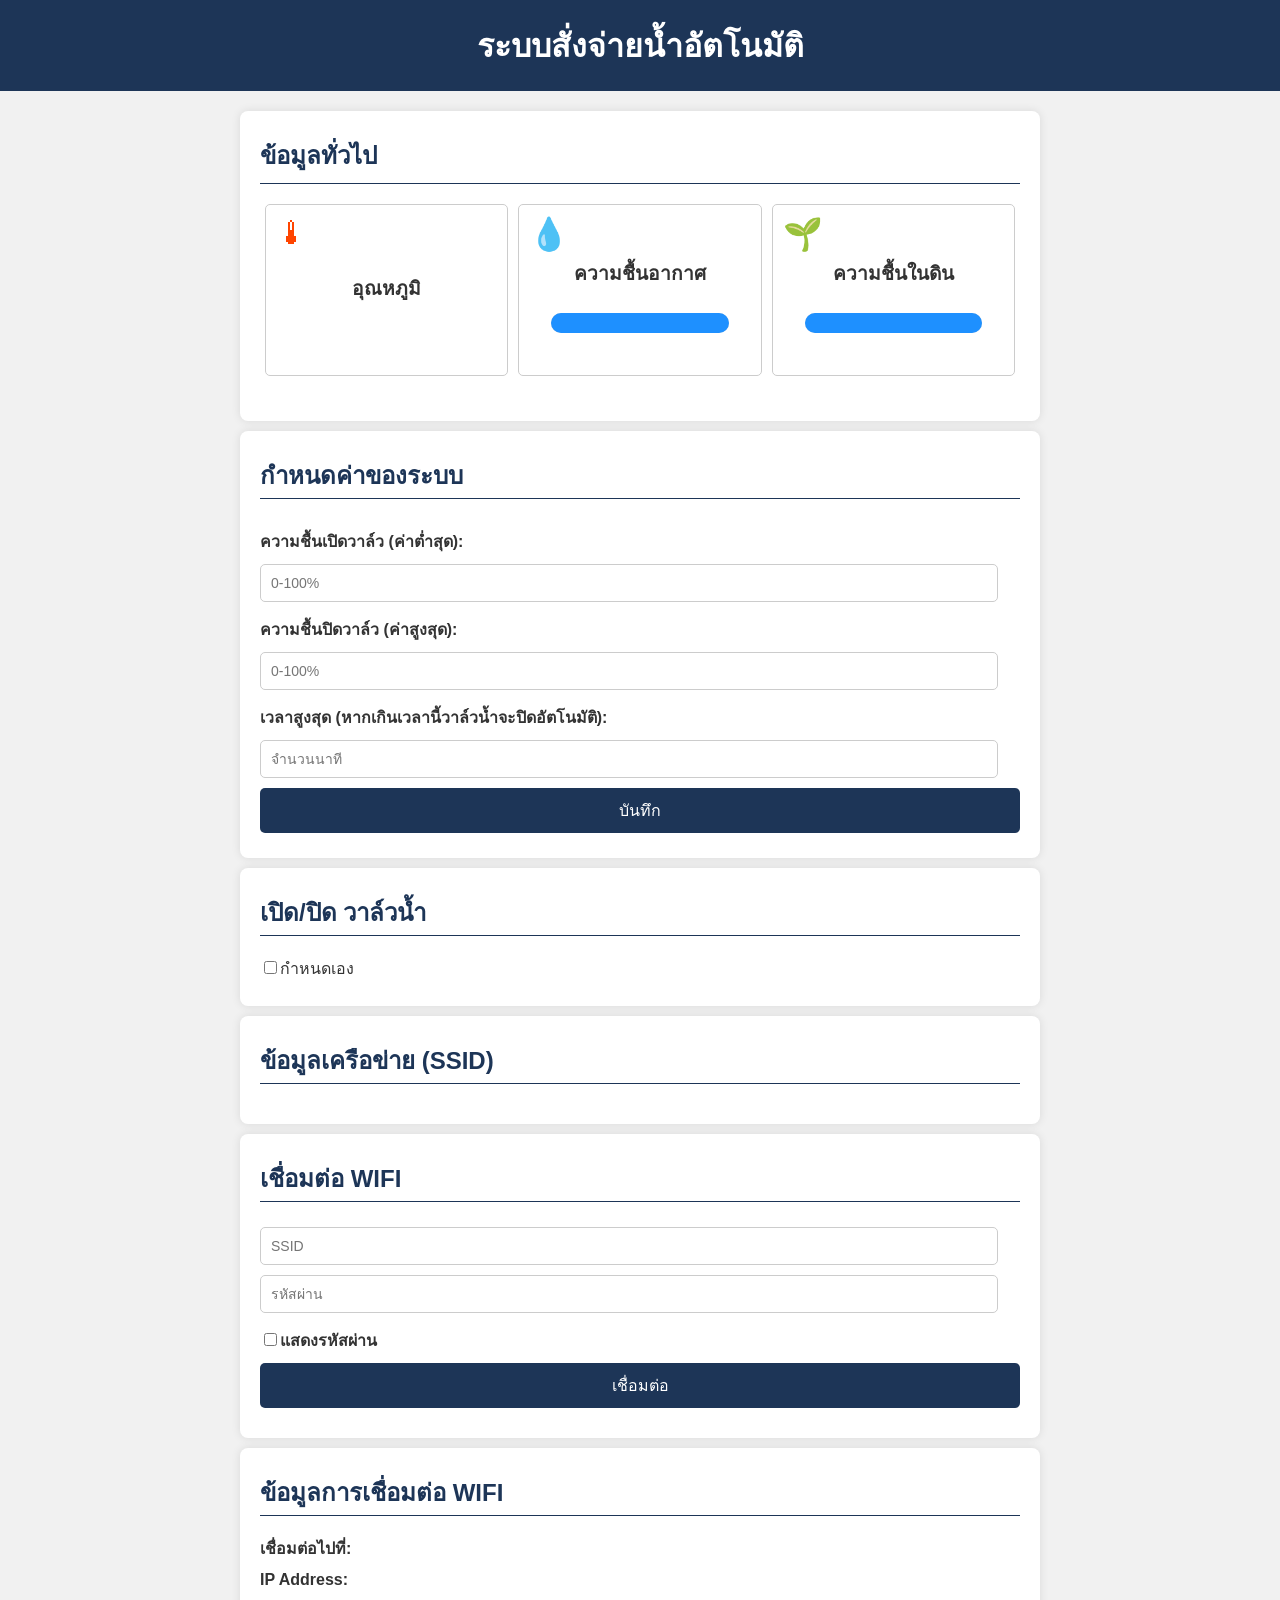
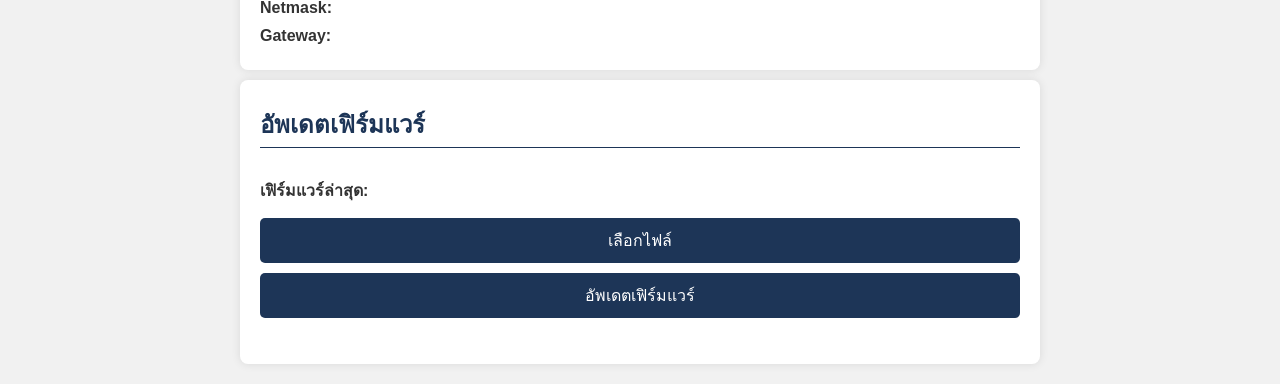
==== web-server/main/webpage/index.html @ fbe8195c "Add WiFi application and reset button functionality - Implemented wifi_app.c and wifi_app.h for mana" ====
<!DOCTYPE html>
<html lang="en">
<head>
    <meta charset="utf-8"/>
    <meta name="viewport" content="width=device-width, initial-scale=1.0, user-scalable=no">
	<meta name="theme-color" content="#ff0000" />
	<meta name="apple-mobile-web-app-capable" content="yes" />
	<meta name="mobile-web-app-capable" content="yes">
	<meta name="application-name" content="My Web App">
	<meta name="apple-mobile-web-app-title" content="Mobile rules">
	<meta name="apple-mobile-web-app-status-bar-style" content="red">
    <script src='jquery-3.3.1.min.js'></script>
    <link rel="stylesheet" href="app.css">
    <script async src="app.js"></script>
    <title>ระบบสั่งจ่ายน้ำอัตโนมัติ</title>
</head>
<body>
    <header>
        <h1>ระบบสั่งจ่ายน้ำอัตโนมัติ</h1>
    </header>
    <main id="main-container">
    </main>
</body>
</html>
---- web-server/main/webpage/app.css ----
/* General styling for body */
body {
    background-color: #f1f1f1;
    font-family: 'Helvetica Neue', Helvetica, Arial, sans-serif;
    color: #333;
    margin: 0;
    padding: 0;
}

/* Header styling */
header {
    background-color: #1d3557;
    color: #fff;
    padding: 20px;
    text-align: center;
}

h1 {
    margin: 0;
    font-size: 2em;
}

/* Section styling */
main {
    margin: 20px auto;
    max-width: 800px;
    padding: 0 10px;
}

section {
    background: #fff;
    margin: 10px 0;
    padding: 20px;
    border-radius: 8px;
    box-shadow: 0 0 10px rgba(0, 0, 0, 0.1);
}

h2 {
    color: #1d3557;
    font-size: 1.5em;
    margin-top: 0;
    margin-bottom: 3px;
}

label {
    display: block;
    font-weight: bold;
    margin: 10px 0 5px;
}

div {
    margin: 5px 0;
}

h3 {
	font-size: 1.2em;
    color: #1d3557;
}

h4 {
	font-size: 1em;
    color: #1d3557;
}

div {
    margin: 5px 0;
}

button, input[type="button"] {
    background-color: #1d3557;
    color: #fff;
    border: none;
    border-radius: 5px;
    padding: 10px 15px;
    font-size: 1em;
    cursor: pointer;
    margin: 5px 0;
    width: 100%;
    box-sizing: border-box;
    transition: background-color 0.3s ease;
}

button:hover, input[type="button"]:hover {
    background-color: #457b9d;
}

button:active, input[type="button"]:active {
    background-color: #1d3557;
    box-shadow: inset 0 0 5px rgba(0, 0, 0, 0.2);
}

/* Input field styling */
input[type="text"], input[type="password"], input[type="number"], input[type="file"] {
    width: calc(100% - 22px);
    margin: 5px 0;
    padding: 10px;
    font-size: 14px;
    border-radius: 5px;
    border: 1px solid #ccc;
    box-sizing: border-box;
}

#humidity-bar, #soil-moisture-bar {
    margin-top: 10px; 
    width: 80%;
    height: 20px;
    background: lightgrey;
    border-radius: 10px;
    margin: 10px auto 0; 
    transition: background 0.3s ease;
}

#humidity-bar-fill, #soil-moisture-bar-fill {
    height: 100%;
    background: #1e90ff;
    border-radius: 10px;
    transition: width 0.3s ease;
    margin: 0;
}

#latest-firmware-label, #latest-firmware-date {
    display: inline-block;
}

#disconnect-button {
	background-color: #ff4500;
}

#header-container {
    border-bottom: #1D3557 1px solid;
    margin-bottom: 20px;
}

.gr {
	color: green;
}

.rd {
	color: #ff4500;
}

.sensor-container {
    display: flex;
    justify-content: space-between;
    margin-top: 10px;
}

.sensor-box {
    flex: 1;
    padding: 10px;
    text-align: center;
    border: 1px solid #ccc;
    border-radius: 5px;
    margin: 0 5px;
    position: relative;
    display: flex;
    flex-direction: column;
    justify-content: center;
    height: 150px; /* Adjust height as needed */
}

.sensor-box label {
    display: block;
    font-size: 1.2em;
    margin-bottom: 5px;
}

.sensor-box div {
    font-size: 2em;
}

.temperature::before {
    content: "\1F321"; /* Unicode for thermometer icon */
    font-size: 2em;
    color: #ff4500;
    position: absolute;
    top: 10px;
    left: 10px;
}

.humidity::before {
    content: "\1F4A7"; /* Unicode for droplet icon */
    font-size: 2em;
    color: #1e90ff;
    position: absolute;
    top: 10px;
    left: 10px;
}

.soil-moisture::before {
    content: "\1F331"; /* Unicode for seedling icon */
    font-size: 2em;
    color: #32cd32;
    position: absolute;
    top: 10px;
    left: 10px;
}

.humidity, .soil-moisture, .temperature {
    position: relative;
    margin-bottom: 20px;
}

.data {
    color:#32cd32;
}

.flex-container {
    display: flex;
    justify-content: space-between;
}

.lbl {
    display: inline-block;
    font-weight: bold;
    margin: 10px 0 5px;
}

.time-data {
    color: #1d3557;
    font-weight: bold;
    font-size: 1.0em;
    margin-right: 10px;
    display: inline-block;
}

/* Responsive media queries */
@media (max-width: 600px) {
    h1 {
        font-size: 1.5em;
    }
    h2 {
        font-size: 1.2em;
    }
    section {
        padding: 15px;
    }
    .sensor-container {
        flex-direction: column;
    }
    .sensor-box {
        margin: 10px 0;
    }
    button, input[type="button"] {
        padding: 8px 10px;
        font-size: 0.9em;
    }
    input[type="text"], input[type="password"], input[type="number"], input[type="file"] {
        padding: 8px;
    }
}
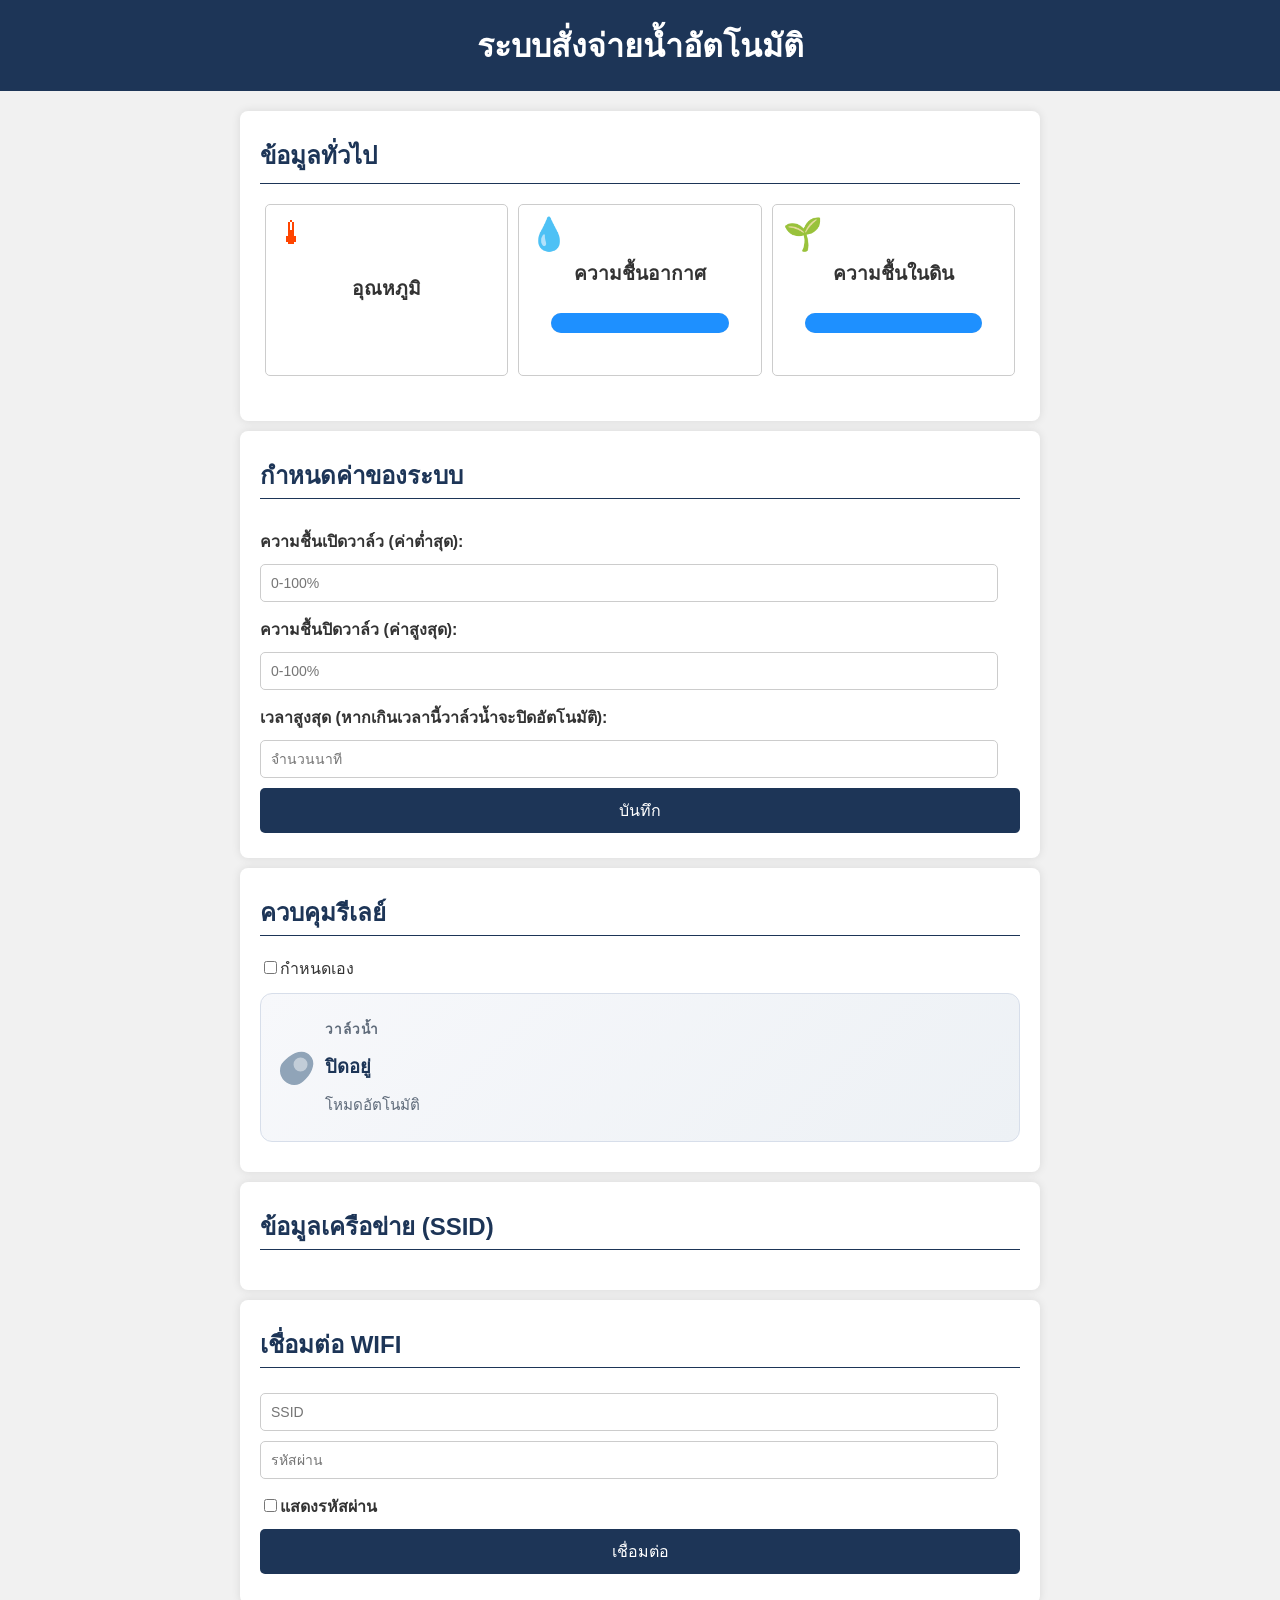
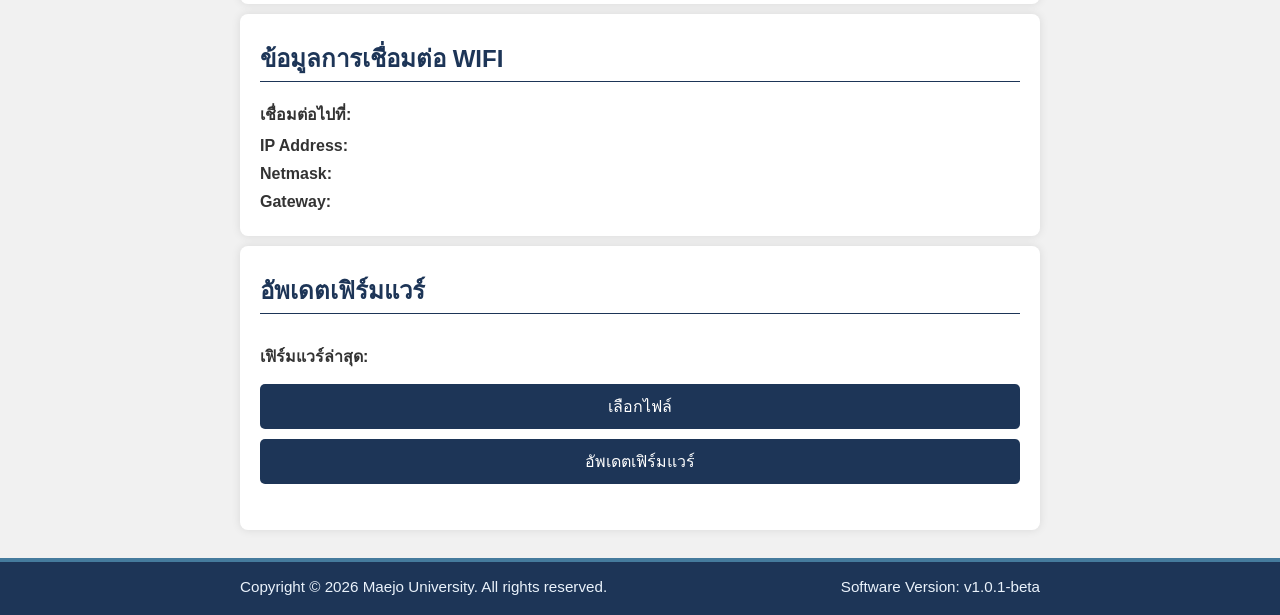
==== commit 71d840be: "feat: Enhance footer styling and add copyright information" ====
--- a/web-server/main/webpage/index.html
+++ b/web-server/main/webpage/index.html
@@ -1,24 +1,33 @@
 <!DOCTYPE html>
 <html lang="en">
+
 <head>
-    <meta charset="utf-8"/>
+    <meta charset="utf-8" />
     <meta name="viewport" content="width=device-width, initial-scale=1.0, user-scalable=no">
-	<meta name="theme-color" content="#ff0000" />
-	<meta name="apple-mobile-web-app-capable" content="yes" />
-	<meta name="mobile-web-app-capable" content="yes">
-	<meta name="application-name" content="My Web App">
-	<meta name="apple-mobile-web-app-title" content="Mobile rules">
-	<meta name="apple-mobile-web-app-status-bar-style" content="red">
+    <meta name="theme-color" content="#ff0000" />
+    <meta name="apple-mobile-web-app-capable" content="yes" />
+    <meta name="mobile-web-app-capable" content="yes">
+    <meta name="application-name" content="My Web App">
+    <meta name="apple-mobile-web-app-title" content="Mobile rules">
+    <meta name="apple-mobile-web-app-status-bar-style" content="red">
     <script src='jquery-3.3.1.min.js'></script>
     <link rel="stylesheet" href="app.css">
     <script async src="app.js"></script>
     <title>ระบบสั่งจ่ายน้ำอัตโนมัติ</title>
 </head>
+
 <body>
     <header>
         <h1>ระบบสั่งจ่ายน้ำอัตโนมัติ</h1>
     </header>
     <main id="main-container">
     </main>
+    <footer class="app-footer">
+        <div class="app-footer-content">
+            <div class="app-footer-copy">Copyright © 2026 Maejo University. All rights reserved.</div>
+            <div class="app-footer-version">Software Version: <v1 class="0 1">v1.0.1</v1>-beta</div>
+        </div>
+    </footer>
 </body>
-</html>
+
+</html>
--- a/web-server/main/webpage/app.css
+++ b/web-server/main/webpage/app.css
@@ -25,6 +25,29 @@
     margin: 20px auto;
     max-width: 800px;
     padding: 0 10px;
+}
+
+.app-footer {
+    margin-top: 28px;
+    background: #1d3557;
+    color: #eaf2fb;
+    border-top: 4px solid #457b9d;
+}
+
+.app-footer-content {
+    max-width: 800px;
+    margin: 0 auto;
+    padding: 16px 20px 20px;
+    display: flex;
+    justify-content: space-between;
+    gap: 16px;
+    flex-wrap: wrap;
+    font-size: 0.95em;
+}
+
+.app-footer-copy,
+.app-footer-version {
+    margin: 0;
 }
 
 section {
@@ -224,6 +247,81 @@
     display: inline-block;
 }
 
+.water-switch-indicator {
+    display: flex;
+    align-items: center;
+    gap: 14px;
+    padding: 14px 16px;
+    border-radius: 12px;
+    border: 1px solid #d7deea;
+    background: linear-gradient(135deg, #f7fbff 0%, #eef4f8 100%);
+    margin: 12px 0 10px;
+    transition: background 0.3s ease, border-color 0.3s ease, box-shadow 0.3s ease;
+}
+
+.water-switch-indicator.is-on {
+    background: linear-gradient(135deg, #e7f7ff 0%, #d7f0ff 100%);
+    border-color: #67b7dc;
+    box-shadow: 0 0 0 3px rgba(103, 183, 220, 0.15);
+}
+
+.water-switch-indicator.is-off {
+    background: linear-gradient(135deg, #f7f8fb 0%, #edf1f5 100%);
+    border-color: #d7deea;
+}
+
+.water-switch-icon {
+    width: 28px;
+    height: 36px;
+    border-radius: 50% 50% 55% 55% / 60% 60% 40% 40%;
+    transform: rotate(45deg);
+    background: #90a4b8;
+    flex: 0 0 auto;
+    position: relative;
+    margin-left: 6px;
+}
+
+.water-switch-icon::after {
+    content: "";
+    position: absolute;
+    width: 14px;
+    height: 14px;
+    border-radius: 50%;
+    background: rgba(255, 255, 255, 0.45);
+    top: 6px;
+    left: 7px;
+}
+
+.water-switch-indicator.is-on .water-switch-icon {
+    background: #1696d2;
+    box-shadow: 0 0 18px rgba(22, 150, 210, 0.45);
+}
+
+.water-switch-text {
+    display: flex;
+    flex-direction: column;
+    gap: 2px;
+}
+
+.water-switch-title {
+    font-size: 0.85em;
+    font-weight: bold;
+    color: #5f6b7a;
+    text-transform: uppercase;
+    letter-spacing: 0.08em;
+}
+
+.water-switch-state {
+    font-size: 1.15em;
+    font-weight: bold;
+    color: #1d3557;
+}
+
+.water-switch-mode {
+    font-size: 0.95em;
+    color: #5f6b7a;
+}
+
 /* Responsive media queries */
 @media (max-width: 600px) {
     h1 {
@@ -241,6 +339,10 @@
     .sensor-box {
         margin: 10px 0;
     }
+    .app-footer-content {
+        flex-direction: column;
+        gap: 8px;
+    }
     button, input[type="button"] {
         padding: 8px 10px;
         font-size: 0.9em;
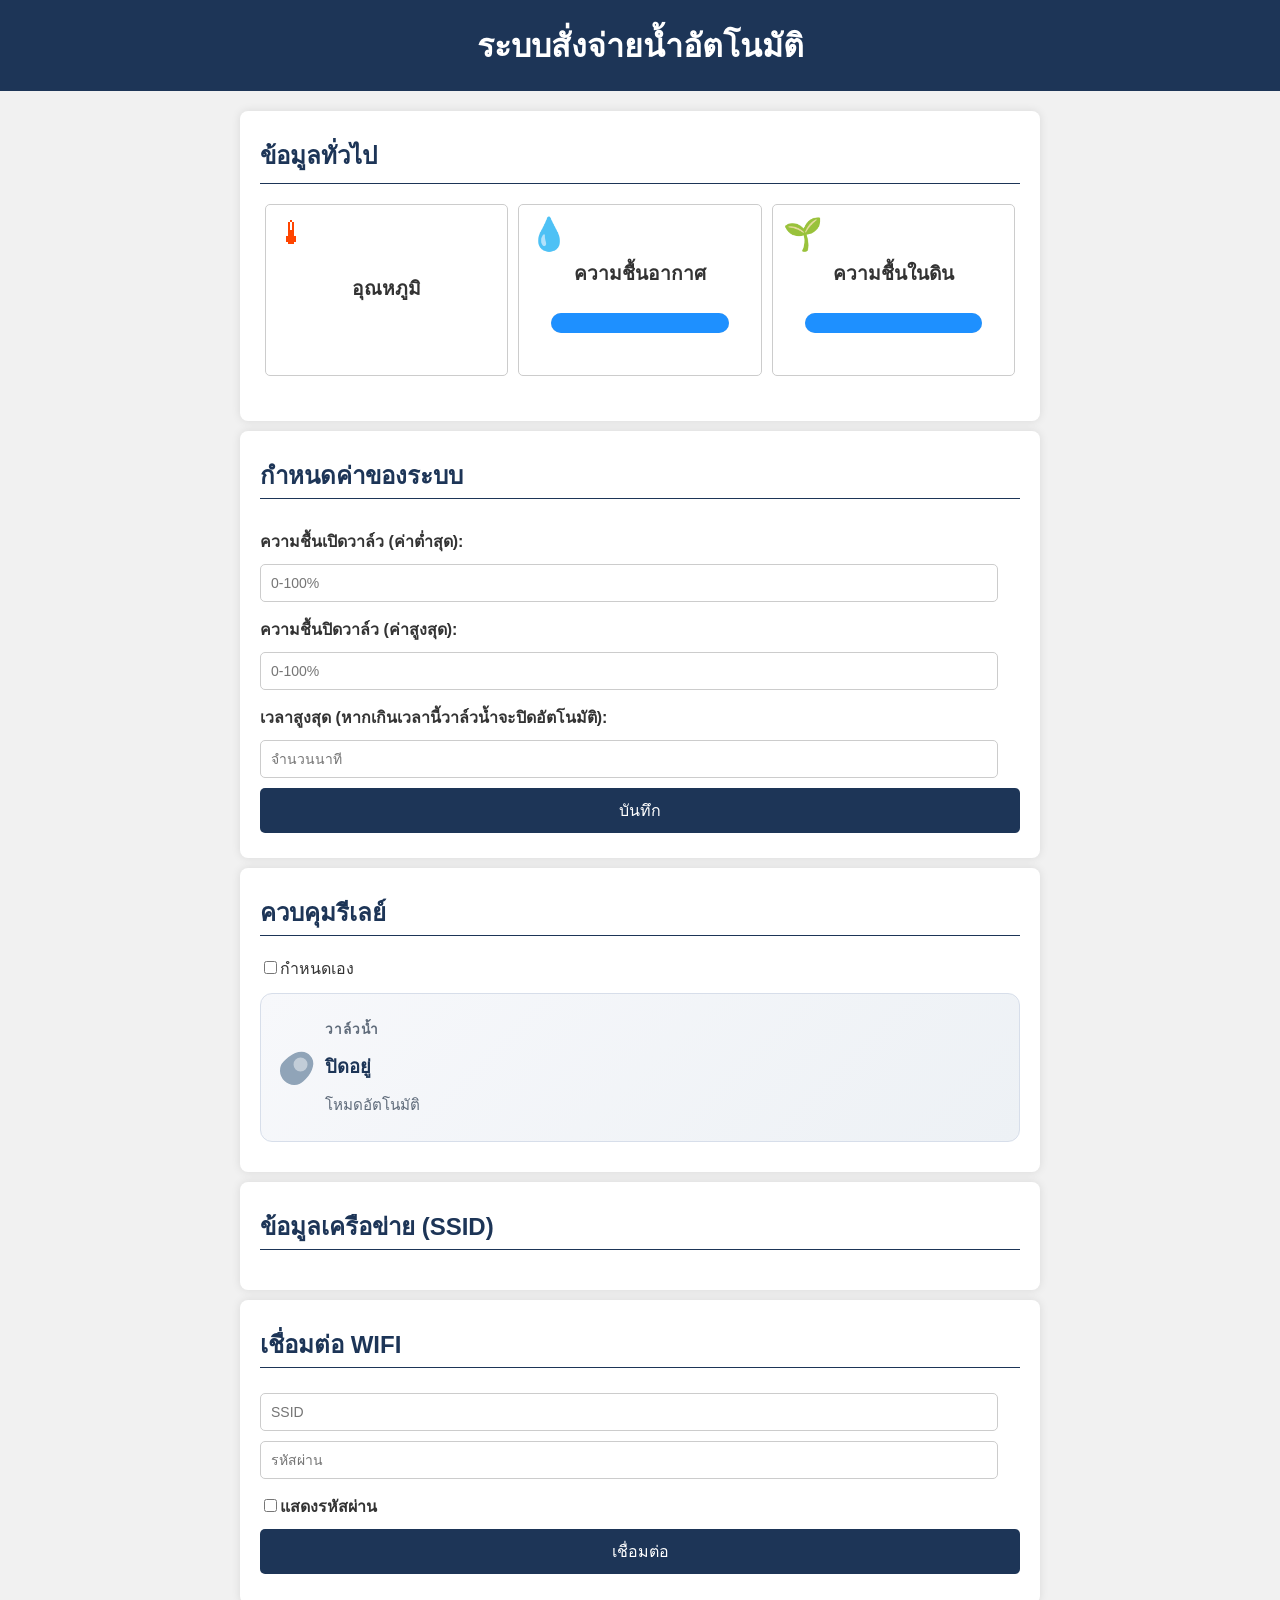
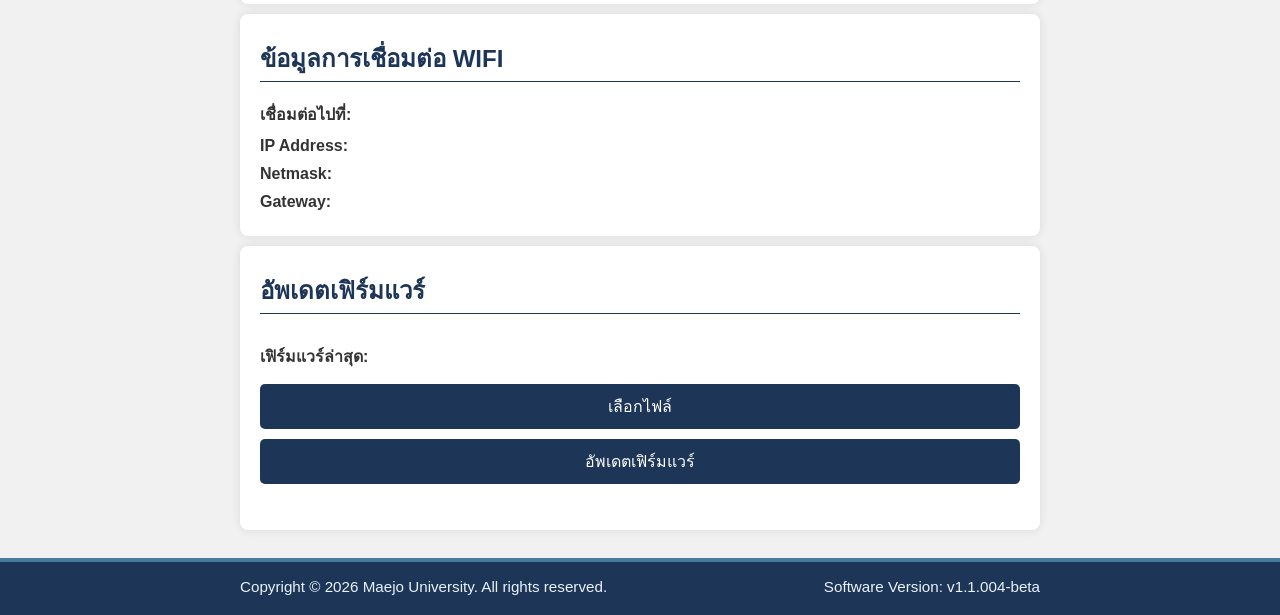
==== commit 019a3e1e: "feat: Update software version to v1.1.004 in footer" ====
--- a/web-server/main/webpage/index.html
+++ b/web-server/main/webpage/index.html
@@ -25,7 +25,7 @@
     <footer class="app-footer">
         <div class="app-footer-content">
             <div class="app-footer-copy">Copyright © 2026 Maejo University. All rights reserved.</div>
-            <div class="app-footer-version">Software Version: <v1 class="0 1">v1.0.1</v1>-beta</div>
+            <div class="app-footer-version">Software Version: <v1 class="0 1">v1.1.004</v1>-beta</div>
         </div>
     </footer>
 </body>
